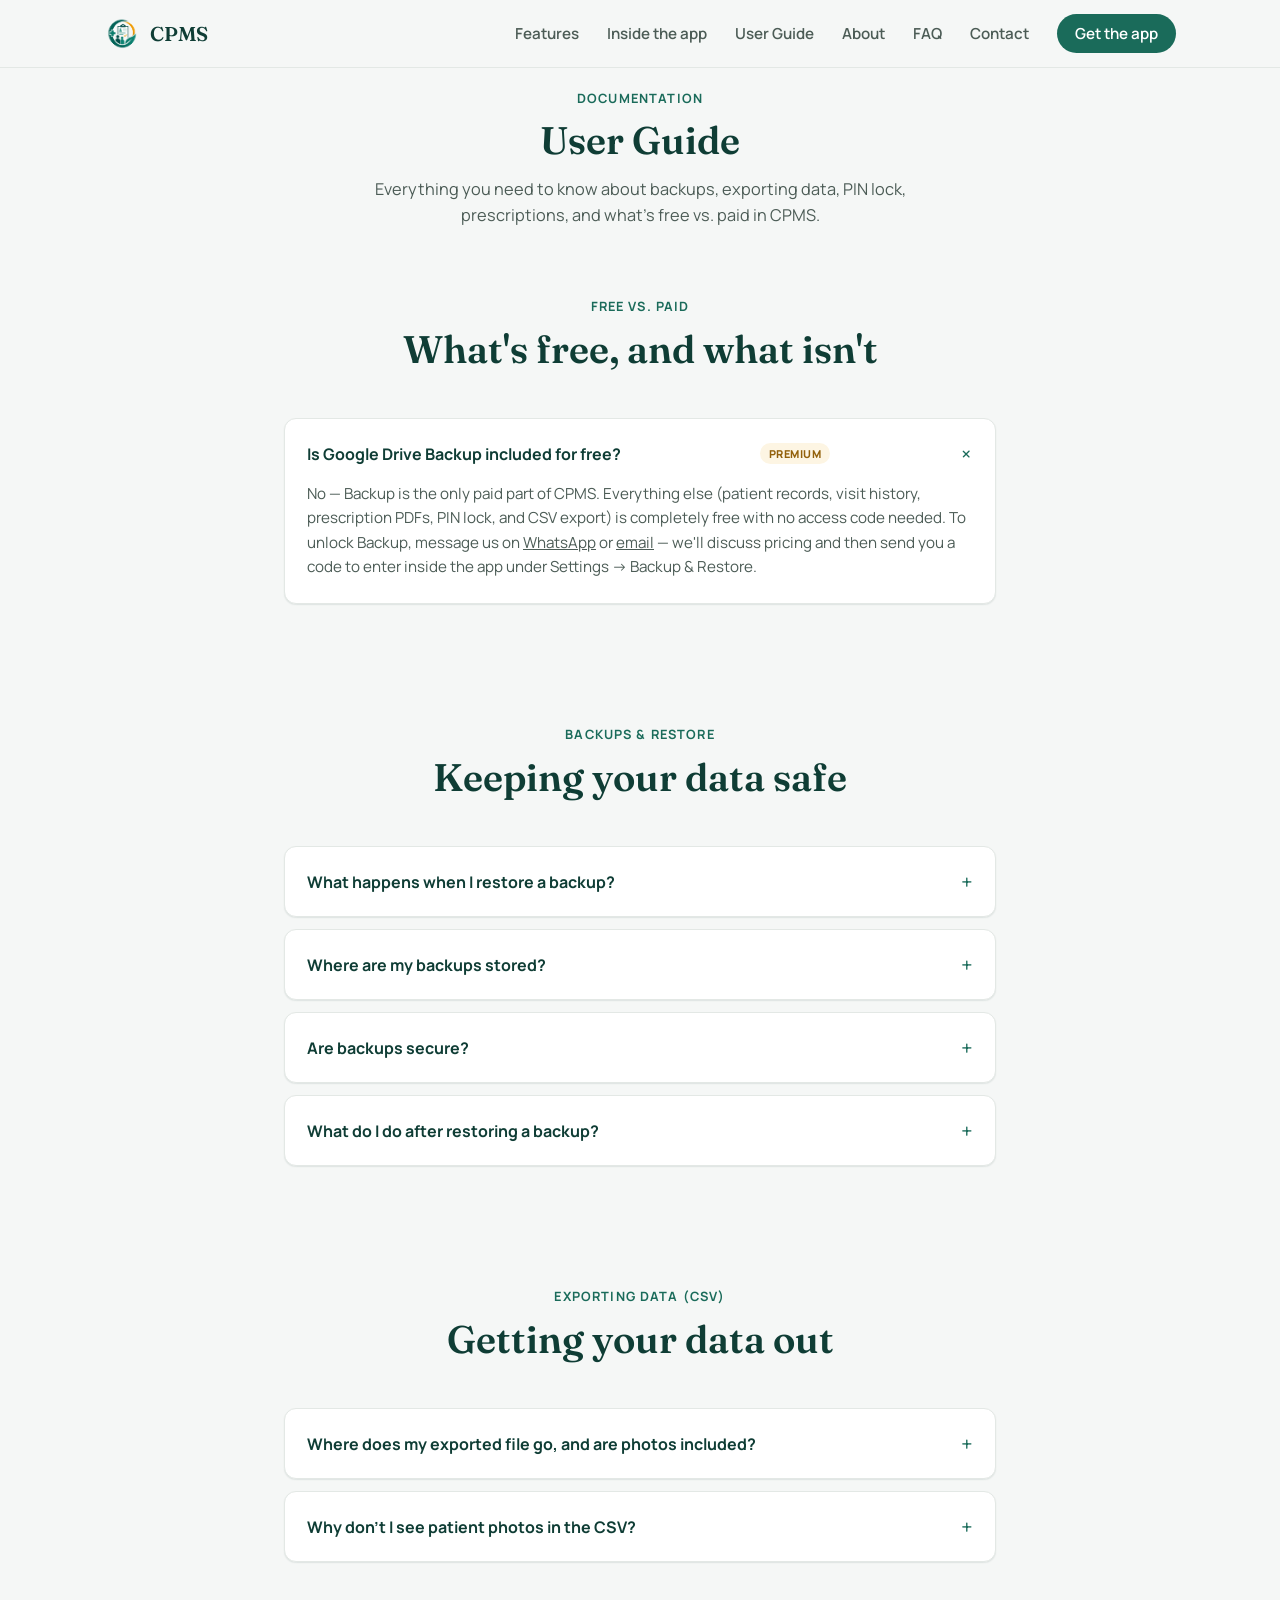
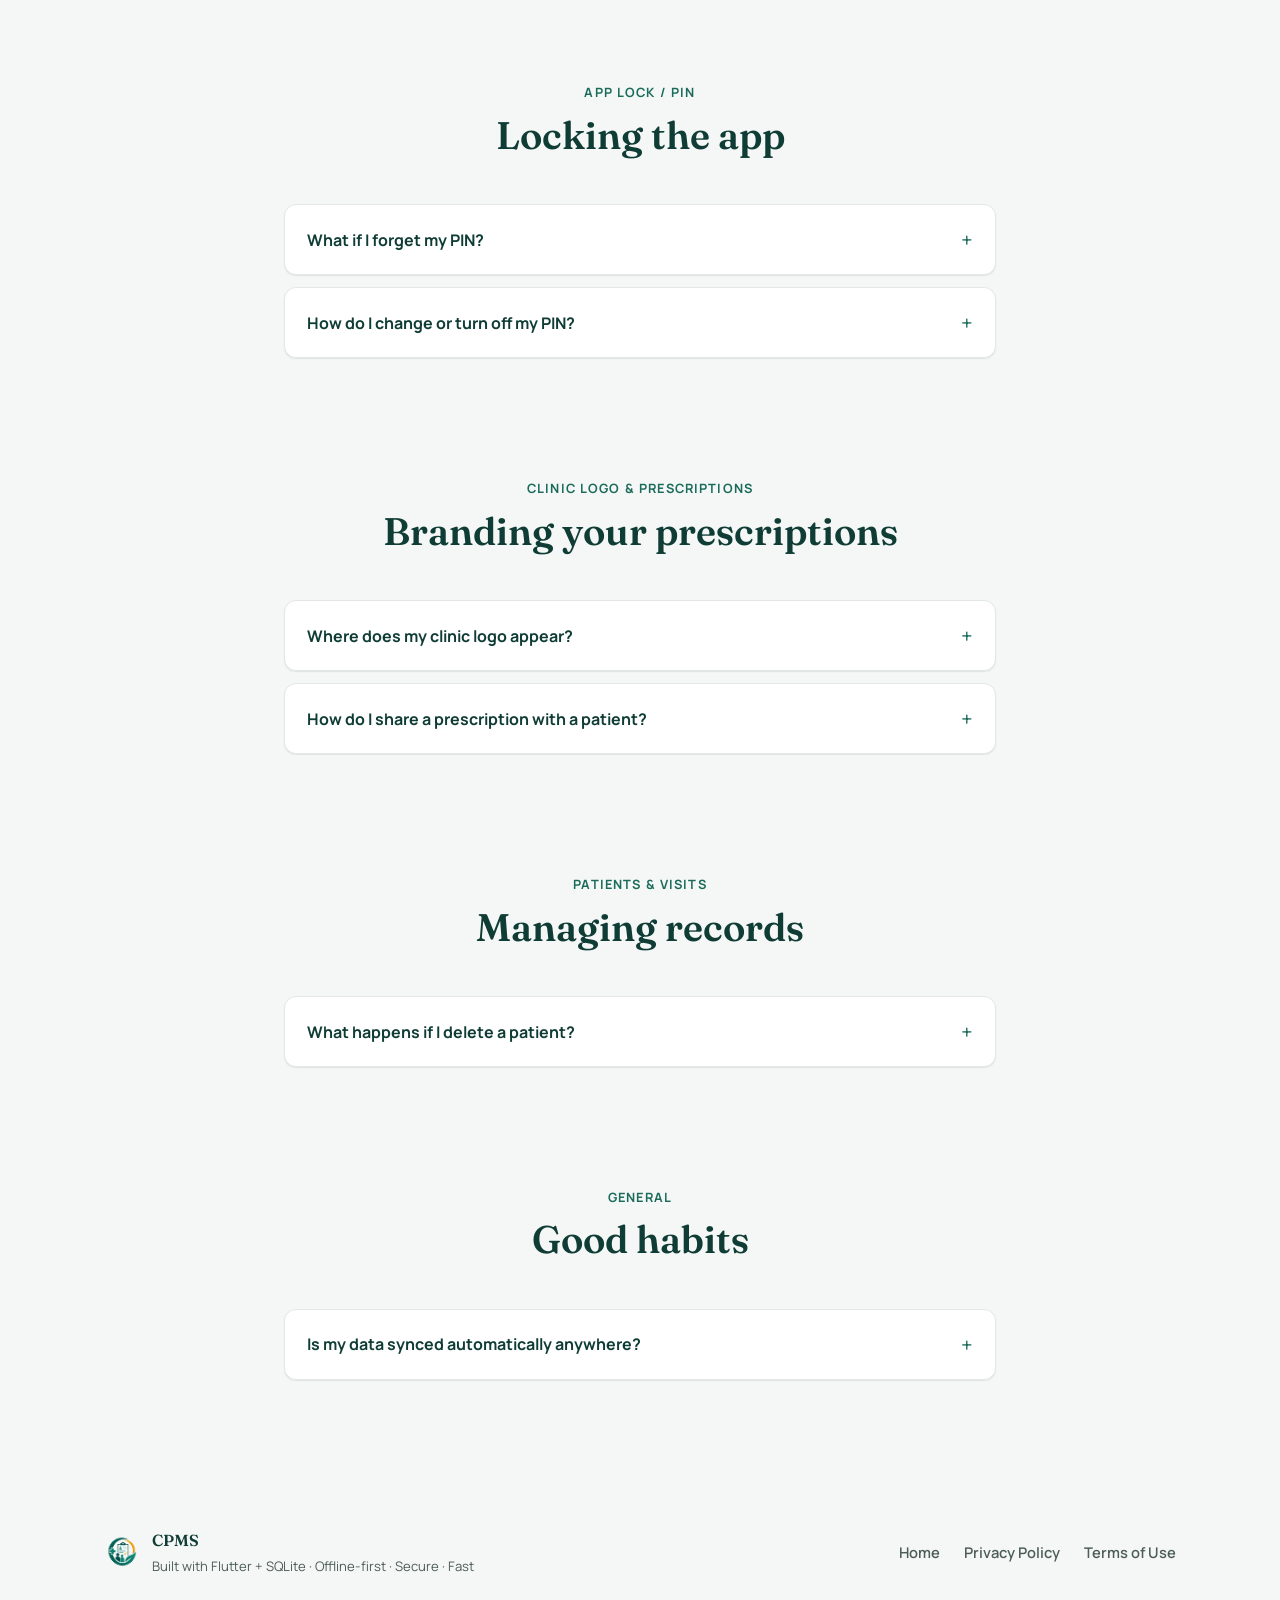
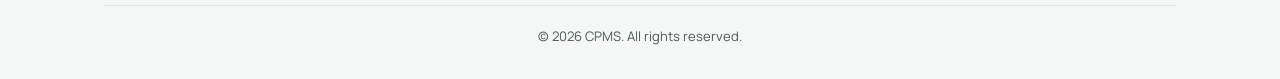
==== guide.html @ d74ac04e "Create guide.html" ====
<!DOCTYPE html>
<html lang="en">
<head>
<meta charset="UTF-8">
<meta name="viewport" content="width=device-width, initial-scale=1.0">
<title>User Guide — CPMS</title>
<meta name="description" content="How to use CPMS: backups & restore, exporting data, PIN lock, prescriptions, patients & visits, and what's free vs. the paid Google Drive Backup add-on.">
<link rel="icon" type="image/png" href="assets/logo.png">
<link rel="preconnect" href="https://fonts.googleapis.com">
<link rel="preconnect" href="https://fonts.gstatic.com" crossorigin>
<link href="https://fonts.googleapis.com/css2?family=Fraunces:opsz,wght@9..144,500;9..144,600;9..144,700&family=Manrope:wght@400;500;600;700;800&display=swap" rel="stylesheet">
<link rel="stylesheet" href="style.css">
</head>
<body>

<!-- ============ NAV ============ -->
<header class="nav" id="top">
  <div class="nav-inner">
    <a href="index.html" class="brand">
      <img src="assets/logo.png" alt="CPMS logo" class="brand-mark">
      <span class="brand-name">CPMS</span>
    </a>
    <nav class="nav-links">
      <a href="index.html#features">Features</a>
      <a href="index.html#screens">Inside the app</a>
      <a href="guide.html">User Guide</a>
      <a href="index.html#developer">About</a>
      <a href="index.html#faq">FAQ</a>
      <a href="index.html#contact">Contact</a>
      <a href="index.html#download" class="nav-cta">Get the app</a>
    </nav>
  </div>
</header>

<!-- ============ GUIDE HEADER ============ -->
<section class="faq" style="padding-bottom:0;">
  <div class="section-head">
    <p class="eyebrow">Documentation</p>
    <h2>User Guide</h2>
    <p class="section-sub">Everything you need to know about backups, exporting data, PIN lock,
    prescriptions, and what's free vs. paid in CPMS.</p>
  </div>
</section>

<!-- ============ FREE VS PREMIUM ============ -->
<section class="faq" id="pricing" style="padding-top:20px;">
  <div class="section-head">
    <p class="eyebrow">Free vs. paid</p>
    <h2>What's free, and what isn't</h2>
  </div>
  <div class="faq-list">
    <details class="faq-item" open>
      <summary>Is Google Drive Backup included for free? <span class="badge-premium">Premium</span></summary>
      <p>No — Backup is the only paid part of CPMS. Everything else (patient records, visit
      history, prescription PDFs, PIN lock, and CSV export) is completely free with no
      access code needed. To unlock Backup, message us on
      <a href="https://wa.me/919539362538?text=Hi%2C%20I%27d%20like%20to%20unlock%20Google%20Drive%20Backup%20for%20CPMS" target="_blank" rel="noopener">WhatsApp</a>
      or <a href="mailto:contact.mahendrar@gmail.com?subject=CPMS%20Backup%20Add-on">email</a> —
      we'll discuss pricing and then send you a code to enter inside the app under
      Settings → Backup &amp; Restore.</p>
    </details>
  </div>
</section>

<!-- ============ BACKUPS & RESTORE ============ -->
<section class="faq" id="backups">
  <div class="section-head">
    <p class="eyebrow">Backups & Restore</p>
    <h2>Keeping your data safe</h2>
  </div>
  <div class="faq-list">
    <details class="faq-item">
      <summary>What happens when I restore a backup?</summary>
      <p>Restoring completely replaces all current data on the device with the data from
      that backup — it does not merge. Anything added after the backup was taken will be
      lost. Take a fresh backup before restoring an older one, in case you need to undo it.</p>
    </details>
    <details class="faq-item">
      <summary>Where are my backups stored?</summary>
      <p>Backups are saved to a private, hidden folder in your Google Drive account reserved
      for this app. You won't see these files in your regular Drive file list — that's
      expected and keeps them secure.</p>
    </details>
    <details class="faq-item">
      <summary>Are backups secure?</summary>
      <p>Yes. Every backup is encrypted with AES-256 before it leaves your device. Only this
      app can open it.</p>
    </details>
    <details class="faq-item">
      <summary>What do I do after restoring a backup?</summary>
      <p>Close and reopen the app so the restored data loads correctly.</p>
    </details>
  </div>
</section>

<!-- ============ EXPORTING DATA ============ -->
<section class="faq" id="exporting">
  <div class="section-head">
    <p class="eyebrow">Exporting Data (CSV)</p>
    <h2>Getting your data out</h2>
  </div>
  <div class="faq-list">
    <details class="faq-item">
      <summary>Where does my exported file go, and are photos included?</summary>
      <p>Export creates a single ZIP file containing your CSV data plus the actual patient
      photos and attachment files, then opens your phone's share menu. You choose the
      destination — Google Drive, Email, WhatsApp, or "Save to Files." Nothing is uploaded
      automatically. Inside the ZIP, photos are organized into a "photos" folder and
      attachments into an "attachments" folder — the CSV's file columns show the matching
      path so you can find each one.</p>
    </details>
    <details class="faq-item">
      <summary>Why don't I see patient photos in the CSV?</summary>
      <p>The CSV only lists the photo's file name as text — it doesn't include the actual
      image, and Excel/Sheets can't open or link to it from that file name alone. Photos
      live only on this device. To get the actual images off your phone, use Google Drive
      Backup (Settings → Backup &amp; Restore) instead — that includes all photos.</p>
    </details>
  </div>
</section>

<!-- ============ APP LOCK / PIN ============ -->
<section class="faq" id="pin">
  <div class="section-head">
    <p class="eyebrow">App Lock / PIN</p>
    <h2>Locking the app</h2>
  </div>
  <div class="faq-list">
    <details class="faq-item">
      <summary>What if I forget my PIN?</summary>
      <p>There is currently no PIN-reset option. You would need to uninstall and reinstall
      the app, which permanently deletes all local data. Always keep a recent Google Drive
      backup before enabling or changing your PIN, just in case.</p>
    </details>
    <details class="faq-item">
      <summary>How do I change or turn off my PIN?</summary>
      <p>Go to Settings → Security. Toggle App Lock off to disable it, or tap "Change PIN"
      to set a new one.</p>
    </details>
  </div>
</section>

<!-- ============ LOGO & PRESCRIPTIONS ============ -->
<section class="faq" id="prescriptions">
  <div class="section-head">
    <p class="eyebrow">Clinic Logo & Prescriptions</p>
    <h2>Branding your prescriptions</h2>
  </div>
  <div class="faq-list">
    <details class="faq-item">
      <summary>Where does my clinic logo appear?</summary>
      <p>Your uploaded logo appears only on the prescription PDF header. It doesn't change
      the app's own icon or screens.</p>
    </details>
    <details class="faq-item">
      <summary>How do I share a prescription with a patient?</summary>
      <p>Open the prescription and tap "Generate &amp; Share PDF." Your phone's share menu
      will open — pick WhatsApp, Email, or "Save to Files" to deliver it.</p>
    </details>
  </div>
</section>

<!-- ============ PATIENTS & VISITS ============ -->
<section class="faq" id="patients">
  <div class="section-head">
    <p class="eyebrow">Patients & Visits</p>
    <h2>Managing records</h2>
  </div>
  <div class="faq-list">
    <details class="faq-item">
      <summary>What happens if I delete a patient?</summary>
      <p>Deleting a patient permanently removes all of their visits, prescriptions, and
      attachments. This cannot be undone — take a backup first if you're unsure.</p>
    </details>
  </div>
</section>

<!-- ============ GENERAL ============ -->
<section class="faq" id="general" style="padding-bottom:100px;">
  <div class="section-head">
    <p class="eyebrow">General</p>
    <h2>Good habits</h2>
  </div>
  <div class="faq-list">
    <details class="faq-item">
      <summary>Is my data synced automatically anywhere?</summary>
      <p>No. All data lives only on this device. Nothing is synced or uploaded automatically.
      Create a Google Drive backup manually and regularly — weekly is a good habit — from
      Settings → Google Drive Backup (this is the paid add-on described above).</p>
    </details>
  </div>
</section>

<!-- ============ FOOTER ============ -->
<footer class="footer">
  <div class="footer-inner">
    <div class="footer-brand">
      <img src="assets/logo.png" alt="CPMS logo" class="brand-mark">
      <div>
        <p class="footer-name">CPMS</p>
        <p class="footer-tag">Built with Flutter + SQLite &middot; Offline-first &middot; Secure &middot; Fast</p>
      </div>
    </div>
    <div class="footer-links">
      <a href="index.html">Home</a>
      <a href="privacy.html">Privacy Policy</a>
      <a href="terms.html">Terms of Use</a>
    </div>
  </div>
  <p class="footer-copy">&copy; <span id="year"></span> CPMS. All rights reserved.</p>
</footer>

<script src="script.js"></script>
</body>
</html>
---- style.css ----
/* ===================================================================
   CPMS — design tokens
   Palette sampled directly from the app: deep clinic teal, amber
   accent, warm off-white. Fraunces for display (a little warmth and
   character, echoing the hand-drawn clinic mark) + Manrope for a
   clean, legible UI voice.
=================================================================== */
:root{
  --teal-900: #0f3d35;
  --teal-700: #1a6b5a;
  --teal-600: #1f7c68;
  --teal-100: #e3efec;
  --amber: #f0a500;
  --amber-100: #fdf5e3;
  --cream: #f5f7f6;
  --paper: #ffffff;
  --ink: #16241f;
  --ink-soft: #4c5c56;
  --line: #e3e8e5;
  --shadow-sm: 0 1px 2px rgba(15,61,53,.06), 0 1px 1px rgba(15,61,53,.04);
  --shadow-md: 0 12px 32px -12px rgba(15,61,53,.28);
  --shadow-lg: 0 24px 60px -20px rgba(15,61,53,.35);
  --radius-lg: 28px;
  --radius-md: 18px;
  --radius-sm: 12px;
  --font-display: "Fraunces", Georgia, serif;
  --font-body: "Manrope", -apple-system, BlinkMacSystemFont, "Segoe UI", sans-serif;
}

*{box-sizing:border-box;}
html{scroll-behavior:smooth;}
@media (prefers-reduced-motion: reduce){
  html{scroll-behavior:auto;}
  *{animation-duration:.01ms !important; animation-iteration-count:1 !important; transition-duration:.01ms !important;}
}

body{
  margin:0;
  font-family:var(--font-body);
  color:var(--ink);
  background:var(--cream);
  -webkit-font-smoothing:antialiased;
}

img{max-width:100%; display:block;}
a{color:inherit;}

.sr-only{
  position:absolute; width:1px; height:1px; padding:0; margin:-1px;
  overflow:hidden; clip:rect(0,0,0,0); white-space:nowrap; border:0;
}

:focus-visible{
  outline:3px solid var(--amber);
  outline-offset:2px;
  border-radius:6px;
}

.eyebrow{
  font-family:var(--font-body);
  font-weight:700;
  font-size:.8rem;
  letter-spacing:.09em;
  text-transform:uppercase;
  color:var(--teal-700);
  margin:0 0 12px;
}
.eyebrow-light{ color:var(--amber); }

h1,h2,h3{
  font-family:var(--font-display);
  color:var(--teal-900);
  margin:0;
  line-height:1.08;
}
h1{ font-size:clamp(2.4rem, 5vw, 3.8rem); font-weight:600; letter-spacing:-.01em; }
h2{ font-size:clamp(1.7rem, 3.2vw, 2.4rem); font-weight:600; }
h3{ font-size:1.2rem; font-weight:600; }
.ink{ color:var(--teal-700); font-style:italic; }

p{ color:var(--ink-soft); line-height:1.6; margin:0; }

.btn{
  display:inline-flex; align-items:center; justify-content:center;
  padding:14px 26px;
  border-radius:999px;
  font-weight:700;
  font-size:.98rem;
  text-decoration:none;
  border:1.5px solid transparent;
  cursor:pointer;
  transition:transform .15s ease, box-shadow .15s ease, background .15s ease;
  white-space:nowrap;
}
.btn:hover{ transform:translateY(-1px); }
.btn-primary{
  background:var(--teal-700);
  color:#fff;
  box-shadow:var(--shadow-sm);
}
.btn-primary:hover{ background:var(--teal-600); box-shadow:var(--shadow-md); }
.btn-ghost{
  background:transparent;
  color:var(--teal-900);
  border-color:var(--line);
}
.btn-ghost:hover{ border-color:var(--teal-700); background:var(--teal-100); }

/* ---------------- NAV ---------------- */
.nav{
  position:sticky; top:0; z-index:50;
  background:rgba(245,247,246,.85);
  backdrop-filter:blur(10px);
  border-bottom:1px solid var(--line);
}
.nav-inner{
  max-width:1120px; margin:0 auto; padding:14px 24px;
  display:flex; align-items:center; justify-content:space-between;
}
.brand{ display:flex; align-items:center; gap:10px; text-decoration:none; }
.brand-mark{ width:36px; height:36px; border-radius:10px; }
.brand-name{ font-family:var(--font-display); font-weight:600; font-size:1.25rem; color:var(--teal-900); }
.nav-links{ display:flex; align-items:center; gap:28px; font-weight:600; font-size:.95rem; }
.nav-links a{ text-decoration:none; color:var(--ink-soft); }
.nav-links a:hover{ color:var(--teal-700); }
.nav-cta{
  background:var(--teal-700); color:#fff !important; padding:9px 18px; border-radius:999px;
}
.nav-cta:hover{ background:var(--teal-600); }

/* ---------------- HERO ---------------- */
.hero{
  position:relative;
  overflow:hidden;
  padding:88px 24px 60px;
}
.hero-glow{
  position:absolute; inset:-20% -10% auto -10%; height:600px;
  background:radial-gradient(circle at 30% 20%, rgba(26,107,90,.14), transparent 60%),
             radial-gradient(circle at 80% 10%, rgba(240,165,0,.12), transparent 55%);
  pointer-events:none;
}
.hero-inner{
  position:relative;
  max-width:1120px; margin:0 auto;
  display:grid; grid-template-columns:1.1fr .9fr; gap:56px; align-items:center;
}
.hero-sub{ margin:20px 0 0; max-width:46ch; font-size:1.05rem; }
.hero-actions{ display:flex; gap:14px; margin-top:32px; flex-wrap:wrap; }
.hero-tags{
  display:flex; flex-wrap:wrap; gap:10px; margin-top:28px;
}
.hero-tags span{
  font-size:.82rem; font-weight:600; color:var(--teal-700);
  background:var(--teal-100); padding:7px 14px; border-radius:999px;
}
.hero-note{
  margin-top:16px; font-size:.92rem; color:var(--ink-soft); max-width:46ch;
}
.hero-note a{ color:var(--teal-700); font-weight:700; text-decoration:underline; }
.hero-visual{ display:flex; justify-content:center; }

/* ---------------- PHONE FRAMES ---------------- */
.phone{
  position:relative;
  border-radius:38px;
  background:var(--teal-900);
  padding:10px;
  box-shadow:var(--shadow-lg);
}
.phone img{ border-radius:30px; width:100%; }
.phone-lg{ width:300px; }
.phone-sm{ width:220px; margin:0; }
.phone-mid{ transform:translateY(-18px); }
figure.phone{ text-align:center; }
figure.phone figcaption{
  margin-top:16px; font-size:.9rem; font-weight:600; color:var(--teal-700);
}

/* ---------------- SECTION HEAD ---------------- */
.section-head{
  max-width:640px; margin:0 auto 48px; text-align:center;
}
.section-sub{ margin-top:14px; font-size:1.02rem; }

/* ---------------- FEATURES ---------------- */
.features{ padding:96px 24px; max-width:1120px; margin:0 auto; }
.feature-grid{
  display:grid; grid-template-columns:repeat(3, 1fr); gap:22px;
}
.feature-card{
  background:var(--paper);
  border:1px solid var(--line);
  border-radius:var(--radius-md);
  padding:28px;
  box-shadow:var(--shadow-sm);
}
.feature-icon{
  width:46px; height:46px; border-radius:13px;
  display:flex; align-items:center; justify-content:center;
  margin-bottom:16px;
}
.feature-icon svg{ width:24px; height:24px; }
.icon-teal{ background:var(--teal-100); color:var(--teal-700); }
.icon-blue{ background:#e4edf9; color:#2a5ea8; }
.icon-amber{ background:var(--amber-100); color:#c07f00; }
.icon-purple{ background:#efe6f7; color:#7a4fae; }
.icon-red{ background:#fbe7e2; color:#c9502f; }
.feature-card h3{ margin-bottom:8px; }
.feature-card p{ font-size:.95rem; }
.badge-premium{
  display:inline-block; vertical-align:middle; margin-left:8px;
  font-size:.68rem; font-weight:800; letter-spacing:.04em; text-transform:uppercase;
  color:#92600a; background:var(--amber-100); padding:3px 9px; border-radius:999px;
}

/* ---------------- SCREENSHOTS ---------------- */
.screens{ padding:40px 24px 100px; max-width:1120px; margin:0 auto; }
.screens-row{
  display:flex; justify-content:center; align-items:flex-end; gap:36px; flex-wrap:wrap;
}

/* ---------------- FAQ ---------------- */
.faq{ padding:20px 24px 100px; max-width:760px; margin:0 auto; }
.faq-list{ display:flex; flex-direction:column; gap:12px; }
.faq-item{
  background:var(--paper);
  border:1px solid var(--line);
  border-radius:var(--radius-sm);
  padding:6px 22px;
  box-shadow:var(--shadow-sm);
}
.faq-item summary{
  list-style:none;
  cursor:pointer;
  padding:16px 0;
  font-weight:700;
  color:var(--teal-900);
  display:flex; align-items:center; justify-content:space-between; gap:16px;
}
.faq-item summary::-webkit-details-marker{ display:none; }
.faq-item summary::after{
  content:"+";
  font-family:var(--font-display);
  font-size:1.3rem;
  color:var(--teal-700);
  flex-shrink:0;
  transition:transform .2s ease;
}
.faq-item[open] summary::after{ transform:rotate(45deg); }
.faq-item p{ padding:0 0 18px; font-size:.95rem; }

/* ---------------- DEVELOPER ---------------- */
.developer{ padding:20px 24px 100px; max-width:900px; margin:0 auto; }
.developer-card{
  display:flex; gap:36px; align-items:center;
  background:var(--paper);
  border:1px solid var(--line);
  border-radius:var(--radius-lg);
  padding:44px;
  box-shadow:var(--shadow-sm);
}
.developer-avatar{
  flex-shrink:0;
  width:120px; height:120px;
  border-radius:50%;
  background:linear-gradient(135deg, var(--teal-700), var(--teal-900));
  display:flex; align-items:center; justify-content:center;
  box-shadow:0 0 0 5px var(--teal-100), var(--shadow-md);
}
.developer-avatar span{
  font-family:var(--font-display);
  font-size:2.6rem;
  font-weight:600;
  color:#fff;
}
.developer-avatar img{
  width:100%; height:100%; object-fit:cover; border-radius:50%;
}
.developer-copy h2{ margin-bottom:14px; }
.developer-bio{ margin-bottom:12px; font-size:.98rem; }
.developer-meta{
  display:flex; flex-wrap:wrap; gap:10px 20px; margin-top:18px;
}
.developer-meta span{
  display:inline-flex; align-items:center; gap:7px;
  font-size:.85rem; font-weight:600; color:var(--teal-700);
}
.developer-meta svg{ width:16px; height:16px; flex-shrink:0; }

/* ---------------- CONTACT ---------------- */
.contact{ padding:20px 24px 100px; max-width:900px; margin:0 auto; }
.contact-grid{
  display:grid; grid-template-columns:repeat(2, 1fr); gap:20px;
}
.contact-card{
  display:flex; align-items:center; gap:16px;
  background:var(--paper);
  border:1px solid var(--line);
  border-radius:var(--radius-md);
  padding:22px;
  text-decoration:none;
  box-shadow:var(--shadow-sm);
  transition:transform .15s ease, box-shadow .15s ease, border-color .15s ease;
}
.contact-card:hover{ transform:translateY(-2px); box-shadow:var(--shadow-md); border-color:var(--teal-700); }
.contact-card h3{ margin-bottom:4px; font-size:1.05rem; }
.contact-card p{ font-size:.9rem; margin:0; }
.icon-whatsapp{ background:#e3f7ea; color:#1da851; width:46px; height:46px; border-radius:13px; display:flex; align-items:center; justify-content:center; flex-shrink:0; }
.icon-whatsapp svg{ width:24px; height:24px; }

/* ---------------- DOWNLOAD ---------------- */
.download{
  background:var(--teal-900);
  padding:100px 24px;
  position:relative;
}
.download::before{
  content:"";
  position:absolute; inset:0;
  background:radial-gradient(circle at 20% 20%, rgba(240,165,0,.10), transparent 45%);
}
.download-card{
  position:relative;
  max-width:560px; margin:0 auto; text-align:center;
}
.download h2{ color:#fff; }
.download-sub{ color:#c9dcd6; margin-top:14px; }
.download-panel{ margin-top:32px; }
.download-panel-inner{
  background:#fff;
  border-radius:var(--radius-md);
  padding:20px 22px;
  display:flex; align-items:center; gap:16px;
  text-align:left;
  box-shadow:var(--shadow-lg);
}
.download-icon{ width:44px; height:44px; border-radius:12px; flex-shrink:0; }
.download-file{ font-weight:700; color:var(--ink); margin:0; }
.download-meta{ font-size:.85rem; color:var(--ink-soft); margin:2px 0 0; }
.download-panel-inner .btn{ margin-left:auto; }
.download-note{ color:#8fa9a2; font-size:.82rem; margin-top:14px; }

/* ---------------- FOOTER ---------------- */
.footer{ padding:48px 24px 32px; max-width:1120px; margin:0 auto; }
.footer-inner{
  display:flex; align-items:center; justify-content:space-between;
  flex-wrap:wrap; gap:20px;
  padding-bottom:28px; border-bottom:1px solid var(--line);
}
.footer-brand{ display:flex; align-items:center; gap:12px; }
.footer-name{ font-family:var(--font-display); font-weight:600; color:var(--teal-900); margin:0; }
.footer-tag{ font-size:.82rem; margin:2px 0 0; }
.footer-links{ display:flex; gap:24px; font-weight:600; font-size:.92rem; }
.footer-links a{ text-decoration:none; color:var(--ink-soft); }
.footer-links a:hover{ color:var(--teal-700); }
.footer-copy{ text-align:center; font-size:.82rem; margin-top:20px; }

/* ---------------- RESPONSIVE ---------------- */
@media (max-width: 900px){
  .hero-inner{ grid-template-columns:1fr; text-align:center; }
  .hero-actions{ justify-content:center; }
  .hero-tags{ justify-content:center; }
  .hero-visual{ order:-1; }
  .feature-grid{ grid-template-columns:repeat(2, 1fr); }
  .phone-mid{ transform:none; }
  .developer-card{ flex-direction:column; text-align:center; padding:36px 28px; }
  .developer-meta{ justify-content:center; }
}
@media (max-width: 620px){
  .nav-links{ gap:16px; font-size:.85rem; }
  .nav-links a:not(.nav-cta){ display:none; }
  .feature-grid{ grid-template-columns:1fr; }
  .download-panel-inner{ flex-wrap:wrap; }
  .download-panel-inner .btn{ margin-left:0; width:100%; }
  .screens-row{ gap:24px; }
  .phone-sm{ width:170px; }
  .contact-grid{ grid-template-columns:1fr; }
}
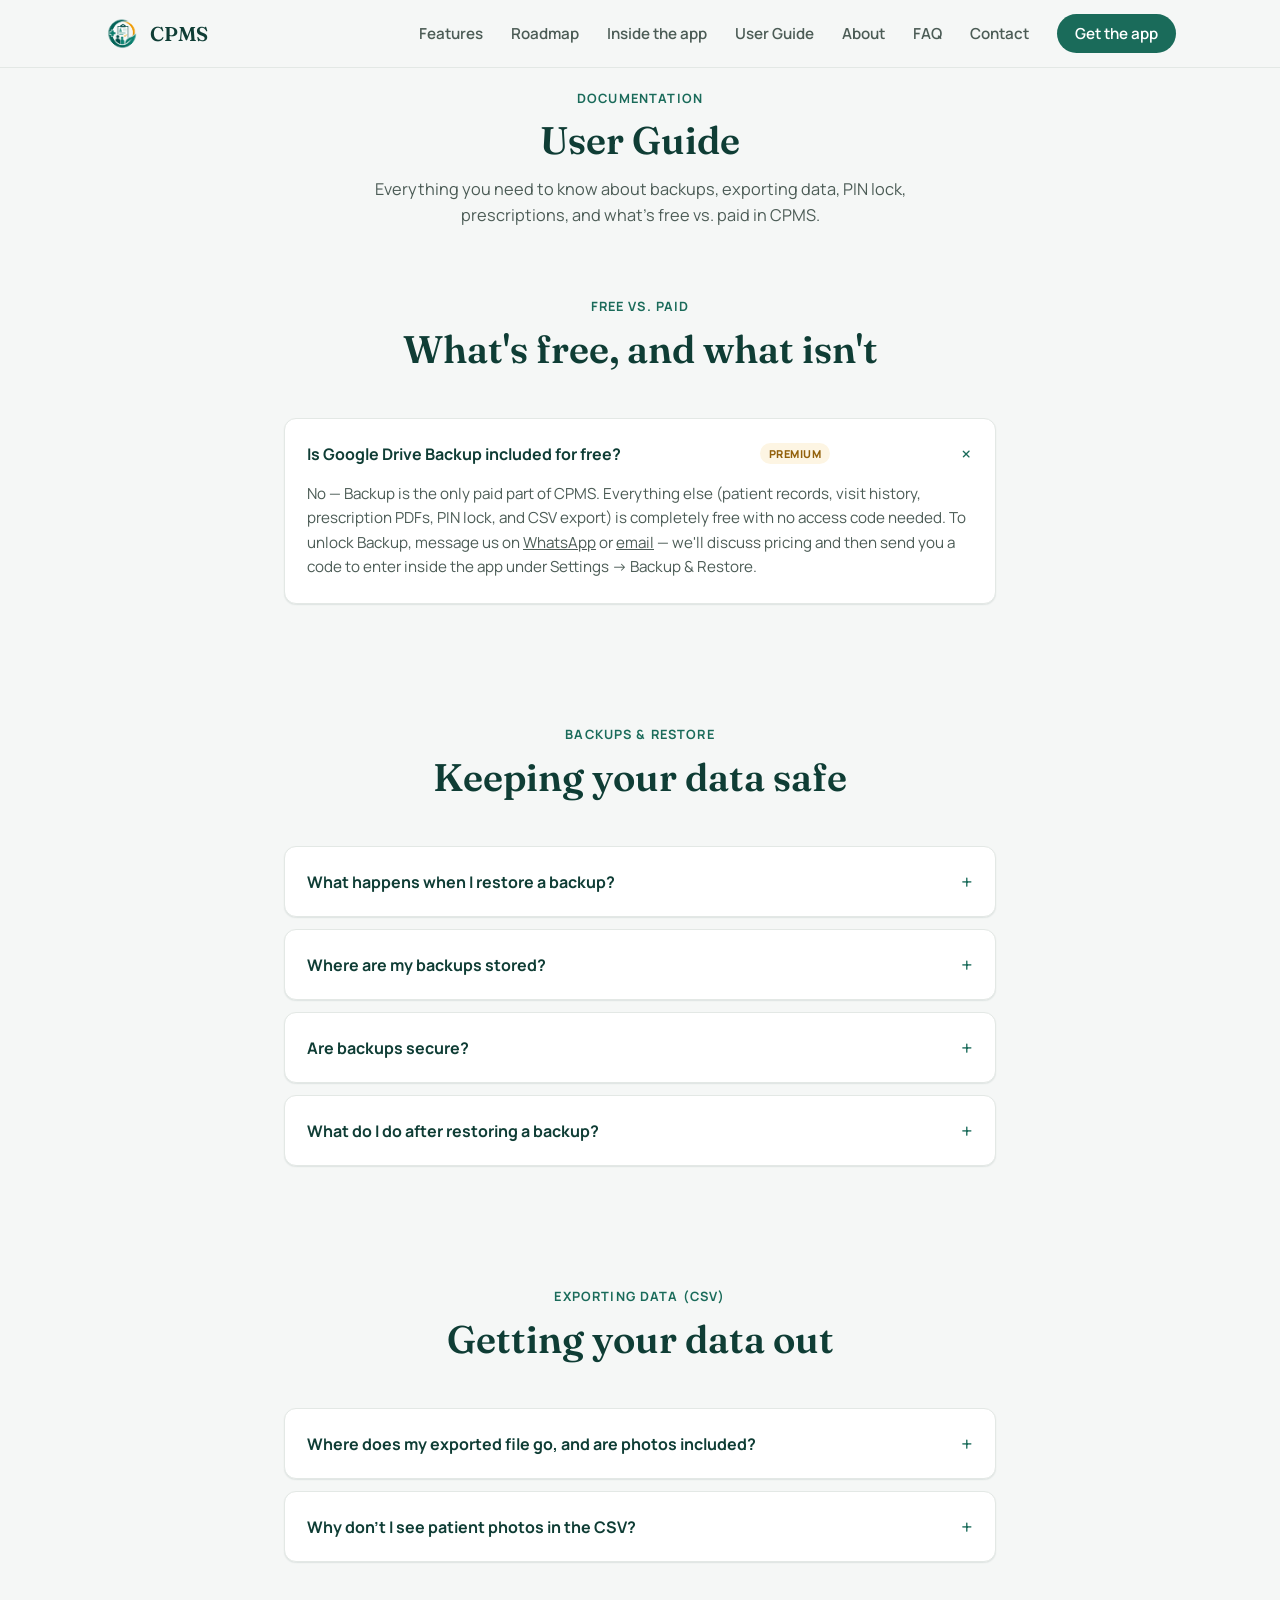
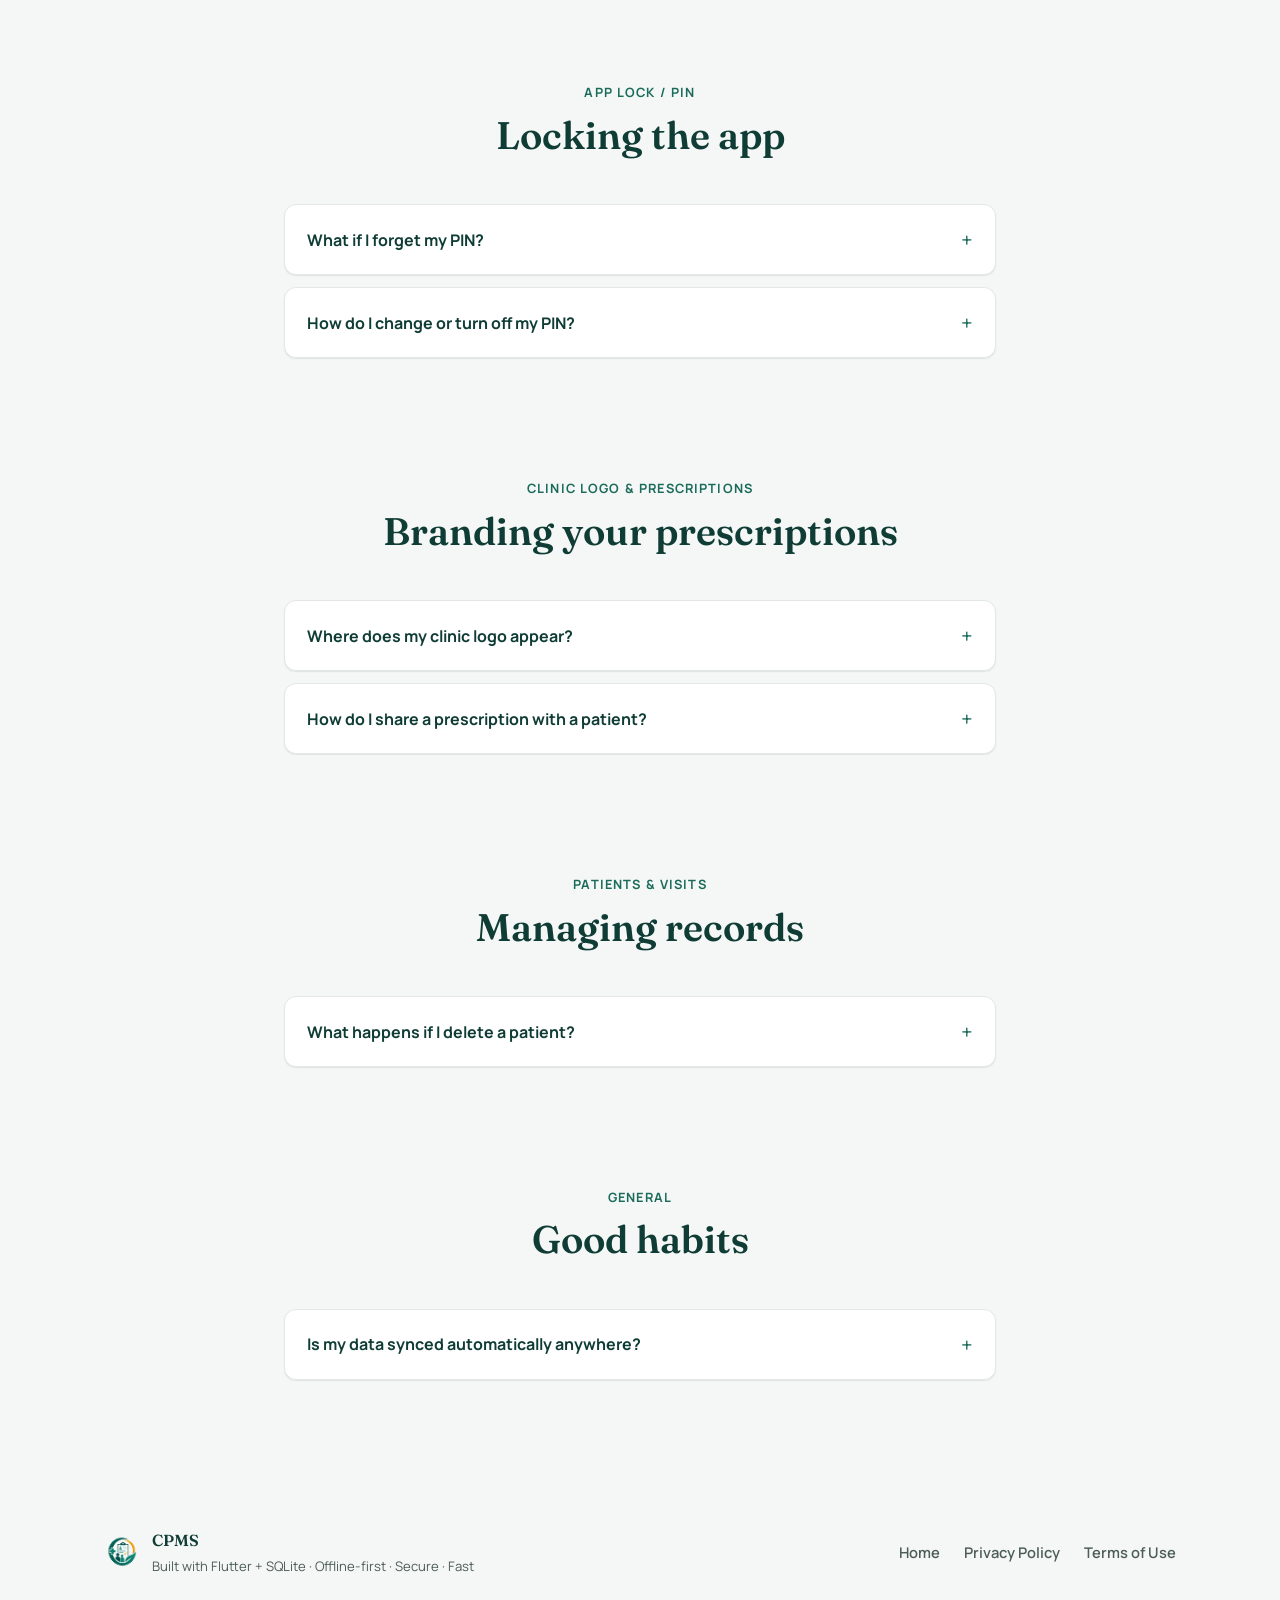
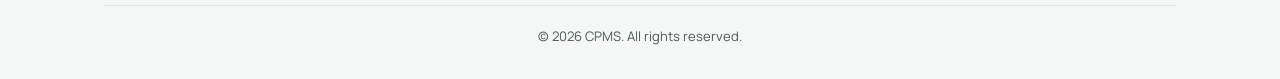
==== commit cbaf9847: "Update guide.html" ====
--- a/guide.html
+++ b/guide.html
@@ -22,6 +22,7 @@
     </a>
     <nav class="nav-links">
       <a href="index.html#features">Features</a>
+      <a href="index.html#roadmap">Roadmap</a>
       <a href="index.html#screens">Inside the app</a>
       <a href="guide.html">User Guide</a>
       <a href="index.html#developer">About</a>
--- a/style.css
+++ b/style.css
@@ -201,6 +201,7 @@
   margin-bottom:16px;
 }
 .feature-icon svg{ width:24px; height:24px; }
+.feature-icon.emoji{ font-size:22px; line-height:1; }
 .icon-teal{ background:var(--teal-100); color:var(--teal-700); }
 .icon-blue{ background:#e4edf9; color:#2a5ea8; }
 .icon-amber{ background:var(--amber-100); color:#c07f00; }
